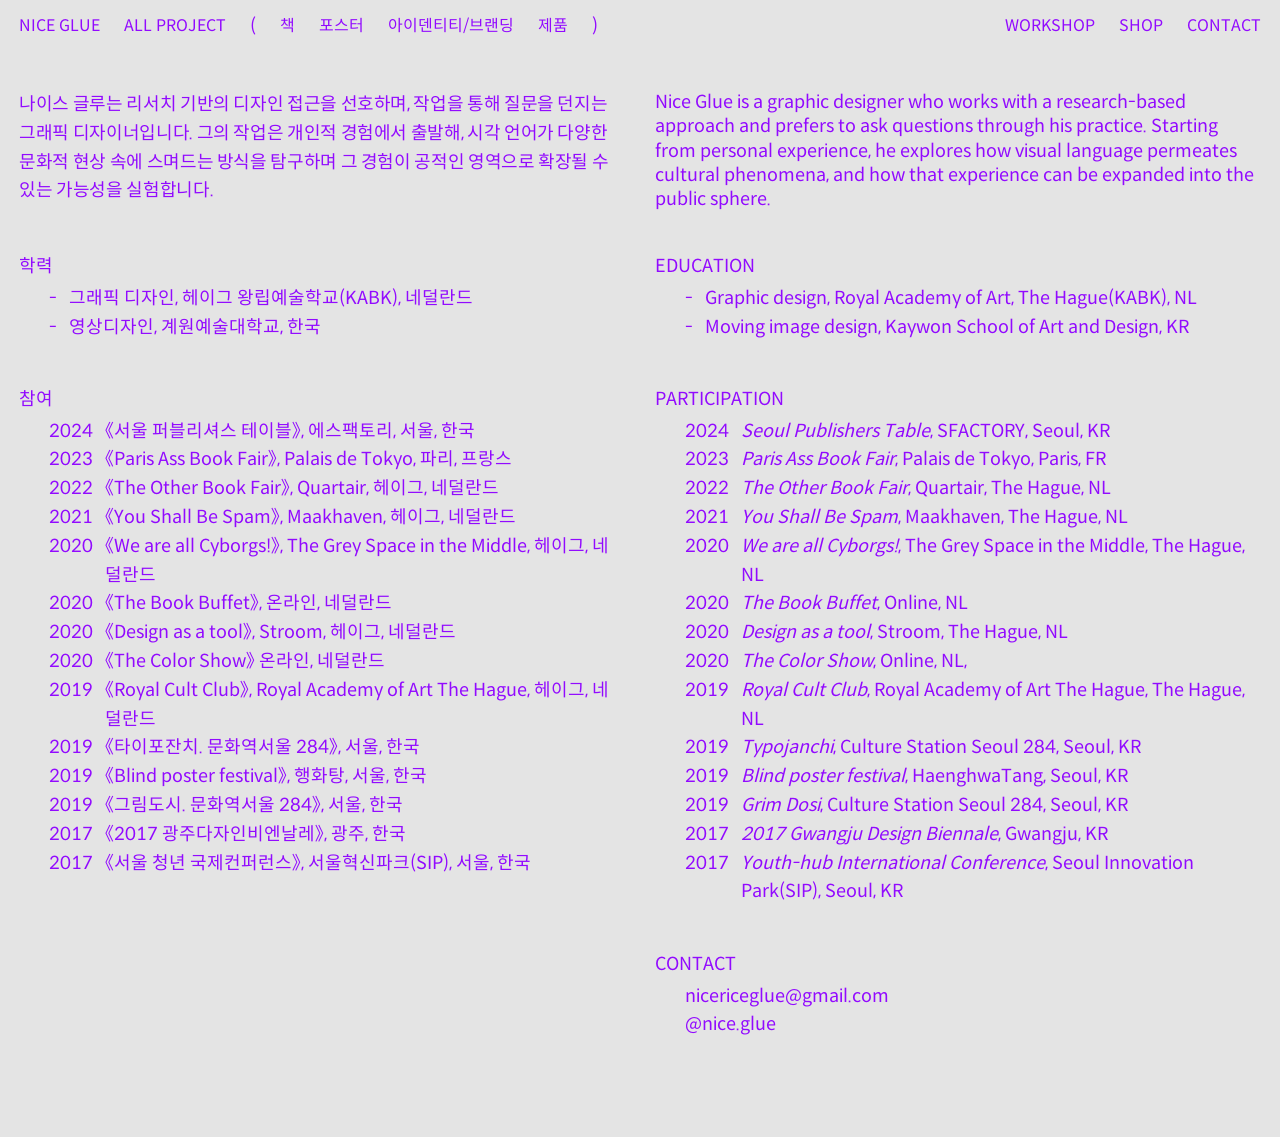
==== about.html @ b7efc1db "." ====
<!DOCTYPE html>
<html lang="en">
<head>
<title>NICE GLUE</title>

<link rel="stylesheet" href="totalstyle.css">
<link rel="shortcut icon" href="favicon.ico">

<meta charset="utf-8"/>	
<meta name="viewport" content="width=device-width,initial-scale=1" />
<meta name="Nice glue" content="Graphic designer" /> 
<script src="/main.js" defer></script>
</head>
<body>


<div data-include="/partials/nav.html"></div>


<!-- ------- -->


<div class="about-container">

<div class="about-col ko-intro">
    <!-- KOREAN -->
    <p lang="ko">
     나이스 글루는 리서치 기반의 디자인 접근을 선호하며, 작업을 통해 질문을 던지는 그래픽 디자이너입니다. 그의 작업은 개인적 경험에서 출발해, 시각 언어가 다양한 문화적 현상 속에 스며드는 방식을 탐구하며 그 경험이 공적인 영역으로 확장될 수 있는 가능성을 실험합니다.
    </p>
</div>



<div class="about-col en-intro">
    <!-- ENGLISH -->
    <p>
	Nice Glue is a graphic designer who works with a research-based approach and prefers to ask questions through his practice. Starting from personal experience, he explores how visual language permeates cultural phenomena, and how that experience can be expanded into the public sphere.
	</p>
</div>




<div class="about-col ko-edu">    
    <dl>
      <dt>학력</dt>
      <dd class="row"><span class="year">-</span><span class="text">그래픽 디자인, 헤이그 왕립예술학교(KABK), 네덜란드</span></dd>
      <dd class="row"><span class="year">-</span><span class="text">영상디자인, 계원예술대학교, 한국</span></dd>
     </dl> 
</div>


<div class="about-col en-edu">
<dl>
<dt>EDUCATION</dt>

<dd class="row"><span class="year">-</span><span class="text">Graphic design, Royal Academy of Art, The Hague(KABK), NL</span></dd>
<dd class="row"><span class="year">-</span><span class="text">Moving image design, Kaywon School of Art and Design, KR</span></dd>
</dl>
</div>



<div class="about-col ko-part"> 
    <dl>
      <dt>참여</dt>
<dd class="row"><span class="year">2024</span><span class="text">《서울 퍼블리셔스 테이블》, 에스팩토리, 서울, 한국</span></dd>
<dd class="row"><span class="year">2023</span><span class="text">《Paris Ass Book Fair》, Palais de Tokyo, 파리, 프랑스</span></dd>
<dd class="row"><span class="year">2022</span><span class="text">《The Other Book Fair》, Quartair, 헤이그, 네덜란드</span></dd>
<dd class="row"><span class="year">2021</span><span class="text">《You Shall Be Spam》, Maakhaven, 헤이그, 네덜란드</span></dd>
<dd class="row"><span class="year">2020</span><span class="text">《We are all Cyborgs!》, The Grey Space in the Middle, 헤이그, 네덜란드 </span></dd>
<dd class="row"><span class="year">2020</span><span class="text">《The Book Buffet》, 온라인, 네덜란드 </span></dd>
<dd class="row"><span class="year">2020</span><span class="text">《Design as a tool》, Stroom, 헤이그, 네덜란드 </span></dd>
<dd class="row"><span class="year">2020</span><span class="text">《The Color Show》 온라인, 네덜란드 </span></dd>
<dd class="row"><span class="year">2019</span><span class="text">《Royal Cult Club》, Royal Academy of Art The Hague, 헤이그, 네덜란드 </span></dd>
<dd class="row"><span class="year">2019</span><span class="text">《타이포잔치. 문화역서울 284》, 서울, 한국 </span></dd>
<dd class="row"><span class="year">2019</span><span class="text">《Blind poster festival》, 행화탕, 서울, 한국 </span></dd>
<dd class="row"><span class="year">2019</span><span class="text">《그림도시. 문화역서울 284》, 서울, 한국 </span></dd>
<dd class="row"><span class="year">2017</span><span class="text">《2017 광주다자인비엔날레》, 광주, 한국 </span></dd>
<dd class="row"><span class="year">2017</span><span class="text">《서울 청년 국제컨퍼런스》, 서울혁신파크(SIP), 서울, 한국 </span></dd>
   	 </dl>
</div>




<div class="about-col en-part">
<dl>
<dt>PARTICIPATION</dt>
<dd class= "row"><span class="year">2024</span><span class="text"> <em>Seoul Publishers Table</em>, SFACTORY, Seoul, KR</span></dd>
<dd class= "row"><span class="year">2023</span><span class="text"> <em>Paris Ass Book Fair</em>, Palais de Tokyo, Paris, FR</span></dd>
<dd class= "row"><span class="year">2022</span><span class="text"> <em>The Other Book Fair</em>, Quartair, The Hague, NL</span></dd>
<dd class= "row"><span class="year">2021</span><span class="text"> <em>You Shall Be Spam</em>, Maakhaven, The Hague, NL</span></dd>
<dd class= "row"><span class="year">2020</span><span class="text"> <em>We are all Cyborgs!</em>, The Grey Space in the Middle, The Hague, NL</span></dd>
<dd class= "row"><span class="year">2020</span><span class="text"> <em>The Book Buffet</em>, Online, NL</span></dd>
<dd class= "row"><span class="year">2020</span><span class="text"> <em>Design as a tool</em>, Stroom, The Hague, NL</span></dd>
<dd class= "row"><span class="year">2020</span><span class="text"> <em>The Color Show</em>, Online, NL, </span></dd>
<dd class= "row"><span class="year">2019</span><span class="text"> <em>Royal Cult Club</em>, Royal Academy of Art The Hague, The Hague, NL</span></dd>
<dd class= "row"><span class="year">2019</span><span class="text"> <em>Typojanchi</em>, Culture Station Seoul 284, Seoul, KR</span></dd>
<dd class= "row"><span class="year">2019</span><span class="text"> <em>Blind poster festival</em>, HaenghwaTang, Seoul, KR</span></dd>
<dd class= "row"><span class="year">2019</span><span class="text"> <em>Grim Dosi</em>, Culture Station Seoul 284, Seoul, KR</span></dd>
<dd class= "row"><span class="year">2017</span><span class="text"> <em>2017 Gwangju Design Biennale</em>, Gwangju, KR</span></dd>
<dd class= "row"><span class="year">2017</span><span class="text"> <em>Youth-hub International Conference</em>, Seoul Innovation Park(SIP), Seoul, KR</span></dd>
</dl>
</div>



<!-- 모바일에서반 보이는 연락처 css에서 구조 확인 -->
<div class="about-col en-contact-top">
	<dl>
	<dt><a href="https://forms.gle/pzEoWAYitzhA1nJn9" target="_blank">문의하기</a></dt>
		<dd class="row">nicericeglue@gmail.com</dd>
		<dd class="row"><a href="https://www.instagram.com/nice.glue/" target="_blank">@nice.glue</a></dd>
	</dl>
</div>


<div class="about-col en-contact-bottom">
	<dl>
	<dt><a href="https://forms.gle/pzEoWAYitzhA1nJn9" target="_blank">CONTACT</a></dt>
		<dd class="row">nicericeglue@gmail.com</dd>
		<dd class="row"><a href="https://www.instagram.com/nice.glue/" target="_blank">@nice.glue</a></dd>
	</dl>
</div>

</div>



</body>
</html>
---- totalstyle.css ----
@charset "UTF-8";

@import url('https://fonts.googleapis.com/css2?family=DM+Sans:ital,wght@0,400;0,500;0,700;1,400;1,500&display=swap');



/*@import url('https://use.typekit.net/ydt2flm.css');*/



/* Spoqa Han Sans Neo */
/* ===================== */

@font-face {
  font-family: 'Spoqa Han Sans Neo';
  src: url('/2.font/SpoqaHanSansNeo-Thin.woff2') format('woff2');
  font-weight: 100;
  font-style: normal;
  font-display: swap;
}

@font-face {
  font-family: 'Spoqa Han Sans Neo';
  src: url('/2.font/SpoqaHanSansNeo-Light.woff2') format('woff2');
  font-weight: 300;
  font-style: normal;
  font-display: swap;
}

@font-face {
  font-family: 'Spoqa Han Sans Neo';
  src: url('/2.font/SpoqaHanSansNeo-Regular.woff2') format('woff2');
  font-weight: 400;
  font-style: normal;
  font-display: swap;
}

@font-face {
  font-family: 'Spoqa Han Sans Neo';
  src: url('/2.font/SpoqaHanSansNeo-Medium.woff2') format('woff2');
  font-weight: 500;
  font-style: normal;
  font-display: swap;
}

@font-face {
  font-family: 'Spoqa Han Sans Neo';
  src: url('/2.font/SpoqaHanSansNeo-Bold.woff2') format('woff2');
  font-weight: 700;
  font-style: normal;
  font-display: swap;
}





body{
   font-size: 18px;
   padding: 0px;
   margin : 0px;

   background-color: #e4e4e4;

  /*background-color: #e6e6e6;*/


  font-family: 'Spoqa Han Sans Neo', sans-serif;
  line-height: 1.35;
  color: #920aff;
  transition-duration: 0.2s;
-webkit-font-smoothing: antialiased;
}


/* 문서 기본은 기존 영문 세팅 유지.
   한글 텍스트(ko)만 폰트/행간/자간 별도 적용 */
:lang(ko) {

  font-family: 'Spoqa Han Sans Neo', sans-serif;
  line-height: 1.4;       /* 한글은 약간 넉넉한 행간 권장 */
  letter-spacing: -0.02em; /* 한글 자간 소폭 축소 */
}




img {
max-width: 100vw;

padding: 0;
vertical-align: top;
height: auto;
}





/*작업 설명글*/
.description {
  position: fixed;
  float: left;
  width: 24.5vw;
  padding: 0px 0vw 10px 1.5vw;

}

p{
  margin: 0px 0px 15px 0px;
}

p:lang(ko) {
  word-break: keep-all;   /* 한글은 공백 단위로만 줄바꿈 */
  line-break: loose;      /* 한글 문장부호 줄바꿈 품질 개선(지원 브라우저에서) */
  overflow-wrap: anywhere;

  font-size: 18px;
  line-height: 1.6;
  letter-spacing: -0.02em;
 /* letter-spacing: 0em;*/
}



p.title{
  margin: 0px 0px 20px 0px;
  font-weight: 500;
  font-size: 27pt;
  line-height: 1.0;
  letter-spacing:-0.004em;
}

p.title:lang(ko) {
  /* 영문 27pt/line-height:1.0 맞춤 */
  font-family: 'Noto Sans KR', sans-serif;
  font-size: 27pt;
  line-height: 1.15;   /* 한글은 너무 붙지 않게 살짝 벌림 */
  letter-spacing: -0.02em;
}



p.category{
  margin: 7px 0px 7px 0px;
  font-size: 12pt

}

.line {
  border-top: 1px solid #920aff;
  margin: 0px 0px 0px 0px;

}



/*category area*/
.footer{
	position: fixed;
	bottom: 1vw;
	float: left;
  	width: 24.5vw;
  	
}


/* unvisited link */
a:link {
  color: #920aff;
/*  #6666ff;*/
  /*text-decoration: none;*/

}

/* visited link */
a:visited {
  color: #920aff;
/*  #6666ff;*/
  /*text-decoration: none;*/

}

/* mouse over link */
a:hover {
  color: yellow;
  /*text-decoration: none;*/

}

/* selected link */
/*a:active {
  color: white;

}*/




ul {
  position: fixed;
  top: 0; left: 0; right: 0;
  z-index: 3;

  /* 핵심: 한 줄 유지 */
  display: flex;
  justify-content: space-between;  /* 좌/우 그룹 양끝 정렬 */
  align-items: center;
  flex-wrap: nowrap;               /* 줄바꿈 금지 */

  margin: 0;
  padding: 0.7vw 1.5vw;
  list-style: none;

}


li {
  display: inline;

}


li a {
  display: inline-block;
  padding: 6px 0;       /* 필요시 0~6px 조정 */
  white-space: nowrap;  /* 단어 줄바꿈 금지 */
  text-decoration: none;
  font-size: 12pt;
}


.left-menu,
.right-menu {
  display: flex;
  align-items: center;
  gap: 24px;            /* 링크 간 간격 */
  flex-wrap: nowrap;    /* 줄바꿈 금지 */
  white-space: nowrap;  /* 텍스트 자체도 줄바꿈 금지 */
  width: auto;
  float: none;
  padding: 0;           /* 기존 padding 영향 제거 */
}


/*전면 작은 중앙 이미지*/
.centerimages {
  display : block;
  margin : auto;
  margin-bottom: 25px;
  width: 50%;
  
}




/*상세페이지 전면 이미지*/
.images {
  display: flex;
  float: right;
  width: 69.5vw;
  padding: 0px 1.5vw 10px 0vw;
  
}


/*절반 병렬 이미지*/
.images2 {
  float: left;
  margin-bottom: 10px;
  width: 50%;
  
}

/*1/3 병렬 이미지*/
.images3 {
  float: left;
  margin-bottom: 10px;
  width: 33.33%;
  
}

/*1/4 병렬 이미지*/
.images4 {
  float: left;
  margin-bottom: 10px;
  width: 25%;
  
}




/*섬네일 이미지 제목*/
.thumnailtitle {
  float: bottom;
  
  line-height: 0.1;
  margin-top: 0;
  margin-bottom: 0pt;
  margin-left: 0pt;
  font-weight:normal;
}



/*.about-text {

  padding: 0px 0.5vw 10px 1.5vw;

  max-width: 600px;
  position: relative;
  font-weight:normal;
}
*/


.about-container {
  display: grid;
  grid-template-columns: 1fr 1fr;
  row-gap: 10px;   /* 행 사이 간격 */
  column-gap: 30px;
  margin: 20px auto 80px;
  padding: 0 1.5vw;
}

.about-container a {
  text-decoration: none;
}

.about-container a.underline-link {
  text-decoration: underline;
  text-underline-offset: 5px;
  text-decoration-thickness: 1px;
}


.about-col {

}

/*어바웃 연혁 연도 갭 설정*/
.row {
  display: flex;
  gap: 12px;     /* 이 값으로 간격 조절 */
}



/*어바웃 리스트 행간 설정*/
.about-container dt {
  /*line-height: 3.4;*/   /* 제목은 조금 타이트 */
/*  margin-top: 28px;*/
margin-bottom: 5px;
}

.about-container dd {
  line-height: 1.6;  /* 항목은 넉넉 */
  margin-left: 30px; /*리스트 들여쓰기*/

}

/*데스크탑에서 보이지 두번째 contact 안보이게하는 코드*/
 .en-contact-top {
    display: none;
  }

.en-contact-bottom {
  grid-column: 2;
}



/* Masonry container 메인화면 그리드*/
.masonry { 
  
  display: flex;
  flex-flow: row wrap;
  justify-content: center;
  align-items: start;
  align-content: flex-start;
}



/* Masonry bricks or child elements */
.item { 
  margin: 0 5px 10px;

}

.item a{ 
  color: black;
  text-decoration: none;
}


.item a:hover {
  color: yellow;
}


/*하위영역안에서의 이미지 크기 설정*/ 
.item img{
  max-width: 100%;
  height: auto;
  display: block;
}

/*하위영역안에서 이미지 상위 컨테이너크기*/
.thumnail1 { 
 width: 120px;
 margin-bottom: 5px; 
}

.thumnail2 {  
width: 220px;
margin-bottom: 5px;
}

.thumnail3 { 
width: 320px;
margin-bottom: 5px;
}

.thumnail4 { 
width: 420px;
margin-bottom: 5px;
}

.thumnail5 { 
width: 520px;
margin-bottom: 5px;
}

.thumnail6 { 
width: 600px;
margin-bottom: 5px;
}

.grid{
  display: block;
  justify-content: center;
  align-items: center;
}

.grid:after {
  content: "";
  display: table;
  clear: both;
}


/*shop의 스타일 정의*/

body.shop-page {
  background-color: black;
  color: white;
}


body.shop-page a:link,
body.shop-page a:visited {
  color: white;  /* 평상시 색상 */
}

body.shop-page .line {
  border-top: 1px solid #ffffff; /* 흰색으로 */
}


.shop_container {
  display: grid;
  grid-template-columns: repeat(3, minmax(0, 1fr));
/*  background-color: dodgerblue;*/
  padding: 0.7vw 1.5vw;
  gap: 15px;
}

.shop_container > div {
/*margin-bottom: 15px; */
/*width: 100%;*/
/*height: auto;*/
/*background-color: red;*/
text-align: center;
}

.shop_container a { display: block; text-decoration: none; color: inherit; }
.shop_container img { display: block; width: 100%; height: auto; }



@media only screen and (max-width: 1100px){

.thumnail1, .thumnail2, .thumnail3, .thumnail4, .thumnail5, .thumnail6{ 
 width: 90vw;
 margin: 0px;
 padding: 5px;
}


.shop_container {
    grid-template-columns: 1fr;   /* 3 → 1 */
    gap: 15px;                    /* 기존 유지 */
    padding: 0.7vw 1.5vw;         /* 필요시 여백 유지/조정 */
  }


.left-menu, .right-menu { gap: 16px; }
  li a { font-size: 11pt; }

/*모바일에서 괄호안의 메뉴 안보이게하기*/
.category-group {
    display: none;
  }



.grid{
  display: grid;
  justify-content: center;
  align-items: center;
}

.images{
  float:left;
  width: 90vw;
  margin: 0px;
  padding: 5px;
  
}

.description,.footer{
  position: relative;
  float:left;
  width: 90vw;
  margin: 2vw 0px;
  padding: 5px;
  
}


.about-text{
  padding: 1.8vw 3vw;
}

 .about-container {
    display: flex;        /* grid → flex로 변경 */
    flex-direction: column;
    width: 90vw;
    gap: 10px;
  }


.en-contact-top {
  display: block;
}

.ko-intro { order: 1; }
.en-contact-top{ order: 2; }
.ko-edu   { order: 3; }
.ko-part  { order: 4; }

.en-intro { margin-top: 70px;
            order: 5; 
}
.en-edu   { order: 6; }
.en-part  { order: 7; }
.en-contact-bottom{ order: 8; }


/*about에 있는 학력부분 인덴트*/
/*.indent{
  text-indent: -0.7em;
  margin-left: 1.5em;
}
*/


/*poster-housing 부분에 있는 인덴트*/
.indent2{
  text-indent: -100px;
  /*margin-left: 0.8em;*/
  
  }
}

/* 미디어퀴리 끝 */


/* ============================= */
/* Stagger Loading Animation */
/* ============================= */

.item {
  opacity: 0;
  transform: translateY(5px);
}

.item.loaded {
  opacity: 1;
  transform: translateY(0);
  transition: opacity 0.4s ease, transform 0.4s ease;
}
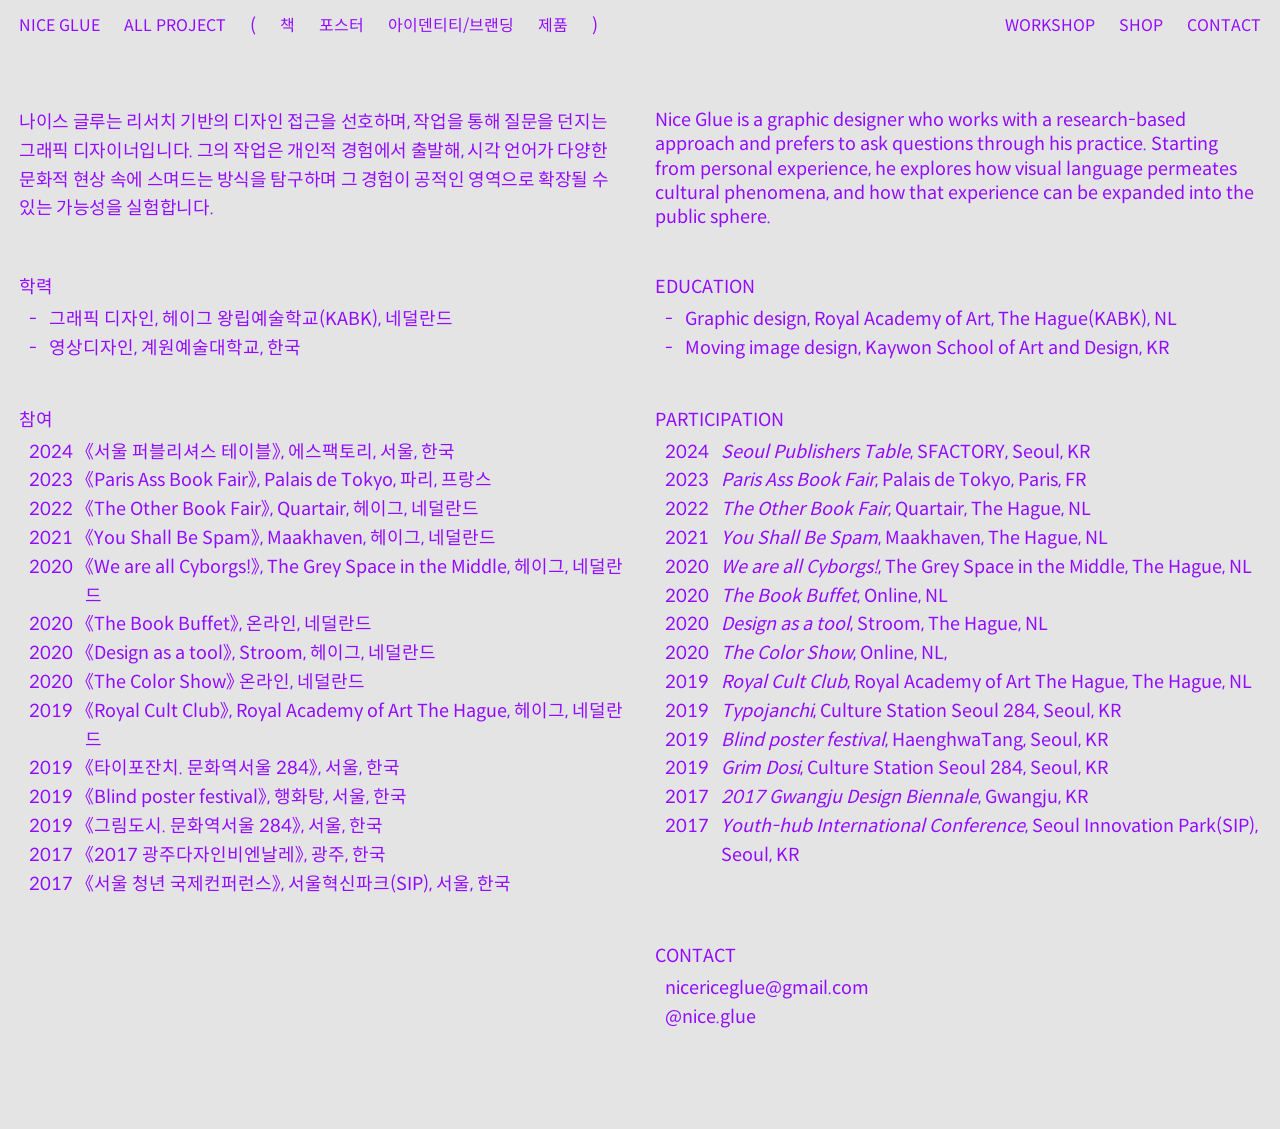
==== commit 3b164b05: "." ====
--- a/about.html
+++ b/about.html
@@ -8,10 +8,13 @@
 
 <meta charset="utf-8"/>	
 <meta name="viewport" content="width=device-width,initial-scale=1" />
+
+<meta name="format-detection" content="telephone=no, address=no, email=no">
+
 <meta name="Nice glue" content="Graphic designer" /> 
 <script src="/main.js" defer></script>
 </head>
-<body>
+<body spellcheck="false">
 
 
 <div data-include="/partials/nav.html"></div>
@@ -119,7 +122,7 @@
 <div class="about-col en-contact-bottom">
 	<dl>
 	<dt><a href="https://forms.gle/pzEoWAYitzhA1nJn9" target="_blank">CONTACT</a></dt>
-		<dd class="row">nicericeglue@gmail.com</dd>
+		<dd class="row"><span>nicericeglue@gmail.com</span></dd>
 		<dd class="row"><a href="https://www.instagram.com/nice.glue/" target="_blank">@nice.glue</a></dd>
 	</dl>
 </div>
--- a/totalstyle.css
+++ b/totalstyle.css
@@ -1,11 +1,7 @@
 @charset "UTF-8";
 
-@import url('https://fonts.googleapis.com/css2?family=DM+Sans:ital,wght@0,400;0,500;0,700;1,400;1,500&display=swap');
-
-
-
-/*@import url('https://use.typekit.net/ydt2flm.css');*/
-
+/* @import url('https://fonts.googleapis.com/css2?family=DM+Sans:ital,wght@0,400;0,500;0,700;1,400;1,500&display=swap');
+ */
 
 
 /* Spoqa Han Sans Neo */
@@ -55,6 +51,9 @@
 
 
 
+
+
+
 body{
    font-size: 18px;
    padding: 0px;
@@ -78,8 +77,7 @@
 :lang(ko) {
 
   font-family: 'Spoqa Han Sans Neo', sans-serif;
-  line-height: 1.4;       /* 한글은 약간 넉넉한 행간 권장 */
-  letter-spacing: -0.02em; /* 한글 자간 소폭 축소 */
+
 }
 
 
@@ -107,18 +105,17 @@
 }
 
 p{
-  margin: 0px 0px 15px 0px;
+
 }
 
 p:lang(ko) {
-  word-break: keep-all;   /* 한글은 공백 단위로만 줄바꿈 */
-  line-break: loose;      /* 한글 문장부호 줄바꿈 품질 개선(지원 브라우저에서) */
+  word-break: keep-all;
+  line-break: loose;
   overflow-wrap: anywhere;
 
-  font-size: 18px;
+  /* font-size: 12px; */
   line-height: 1.6;
   letter-spacing: -0.02em;
- /* letter-spacing: 0em;*/
 }
 
 
@@ -132,18 +129,16 @@
 }
 
 p.title:lang(ko) {
-  /* 영문 27pt/line-height:1.0 맞춤 */
-  font-family: 'Noto Sans KR', sans-serif;
   font-size: 27pt;
   line-height: 1.15;   /* 한글은 너무 붙지 않게 살짝 벌림 */
-  letter-spacing: -0.02em;
+  
 }
 
 
 
 p.category{
   margin: 7px 0px 7px 0px;
-  font-size: 12pt
+  font-size: 12pt;
 
 }
 
@@ -193,7 +188,6 @@
   color: white;
 
 }*/
-
 
 
 
@@ -305,16 +299,6 @@
 
 
 
-/*.about-text {
-
-  padding: 0px 0.5vw 10px 1.5vw;
-
-  max-width: 600px;
-  position: relative;
-  font-weight:normal;
-}
-*/
-
 
 .about-container {
   display: grid;
@@ -493,10 +477,16 @@
 
 @media only screen and (max-width: 1100px){
 
+  .masonry{
+    padding: 0 3vw;       /* ✅ 여백은 여기서 */
+    box-sizing: border-box;
+  }
+
 .thumnail1, .thumnail2, .thumnail3, .thumnail4, .thumnail5, .thumnail6{ 
- width: 90vw;
  margin: 0px;
- padding: 5px;
+ width: 100%;
+
+ box-sizing: border-box;
 }
 
 
@@ -507,8 +497,8 @@
   }
 
 
-.left-menu, .right-menu { gap: 16px; }
-  li a { font-size: 11pt; }
+.left-menu, .right-menu { gap: 10px; }
+  /* li a { font-size: 12px; } */
 
 /*모바일에서 괄호안의 메뉴 안보이게하기*/
 .category-group {
@@ -536,7 +526,6 @@
   float:left;
   width: 90vw;
   margin: 2vw 0px;
-  padding: 5px;
   
 }
 
@@ -546,10 +535,12 @@
 }
 
  .about-container {
-    display: flex;        /* grid → flex로 변경 */
-    flex-direction: column;
-    width: 90vw;
-    gap: 10px;
+   display: flex;
+  flex-direction: column;
+  width: 100%;
+  padding: 0 5vw;   /* 🔥 nav와 동일하게 */
+  gap: 10px;
+  box-sizing: border-box;
   }
 
 
@@ -562,7 +553,7 @@
 .ko-edu   { order: 3; }
 .ko-part  { order: 4; }
 
-.en-intro { margin-top: 70px;
+.en-intro { margin-top: 50px;
             order: 5; 
 }
 .en-edu   { order: 6; }
@@ -570,12 +561,6 @@
 .en-contact-bottom{ order: 8; }
 
 
-/*about에 있는 학력부분 인덴트*/
-/*.indent{
-  text-indent: -0.7em;
-  margin-left: 1.5em;
-}
-*/
 
 
 /*poster-housing 부분에 있는 인덴트*/
@@ -586,7 +571,76 @@
   }
 }
 
+
+
+
+/* =============================== */
+/* 📱 Phone 전용 (핵심) */
+/* =============================== */
+@media only screen and (max-width: 540px){
+
+  ul {
+    gap: clamp(6px, 1.4vw, 10px);
+    padding: 2.5vw 3vw;
+  }
+
+  li a {
+    font-size: clamp(10.5px, 3.5vw, 16px);
+    padding: 2px 0;
+    letter-spacing: -0.01em;
+  }
+
+/*모바일에서 괄호안의 메뉴 안보이게하기*/
+.category-group {
+    display: none;
+  }
+
+
+
+.about-container {
+  display: flex;
+  flex-direction: column;
+  width: 100%;
+  padding: 0 3vw;   /* 🔥 nav와 동일하게 */
+  row-gap:0px;
+  margin: 0px;
+  box-sizing: border-box;
+  font-size: 12px;
+  }
+
+
+.about-container p,
+.about-container dl,
+/* .about-container dt, */
+/* .about-container dd { */
+  margin-block: 0.45em;
+}
+
+
+
+
+/*어바웃 리스트 행간 설정*/
+.about-container dt {
+  /*line-height: 3.4;*/   /* 제목은 조금 타이트 */
+/*  margin-top: 28px;*/
+margin-bottom: 5px;
+}
+
+.about-container dd {
+  line-height: 1.6;  /* 항목은 넉넉 */
+  margin-left: 10px; /*리스트 들여쓰기*/
+
+}
+
+
+
+}
 /* 미디어퀴리 끝 */
+
+
+
+
+
 
 
 /* ============================= */
@@ -596,9 +650,11 @@
 .item {
   opacity: 0;
   transform: translateY(5px);
+  
 }
 
 .item.loaded {
+ 
   opacity: 1;
   transform: translateY(0);
   transition: opacity 0.4s ease, transform 0.4s ease;
@@ -607,9 +663,3 @@
 
 
 
-
-
-
-
-
-
